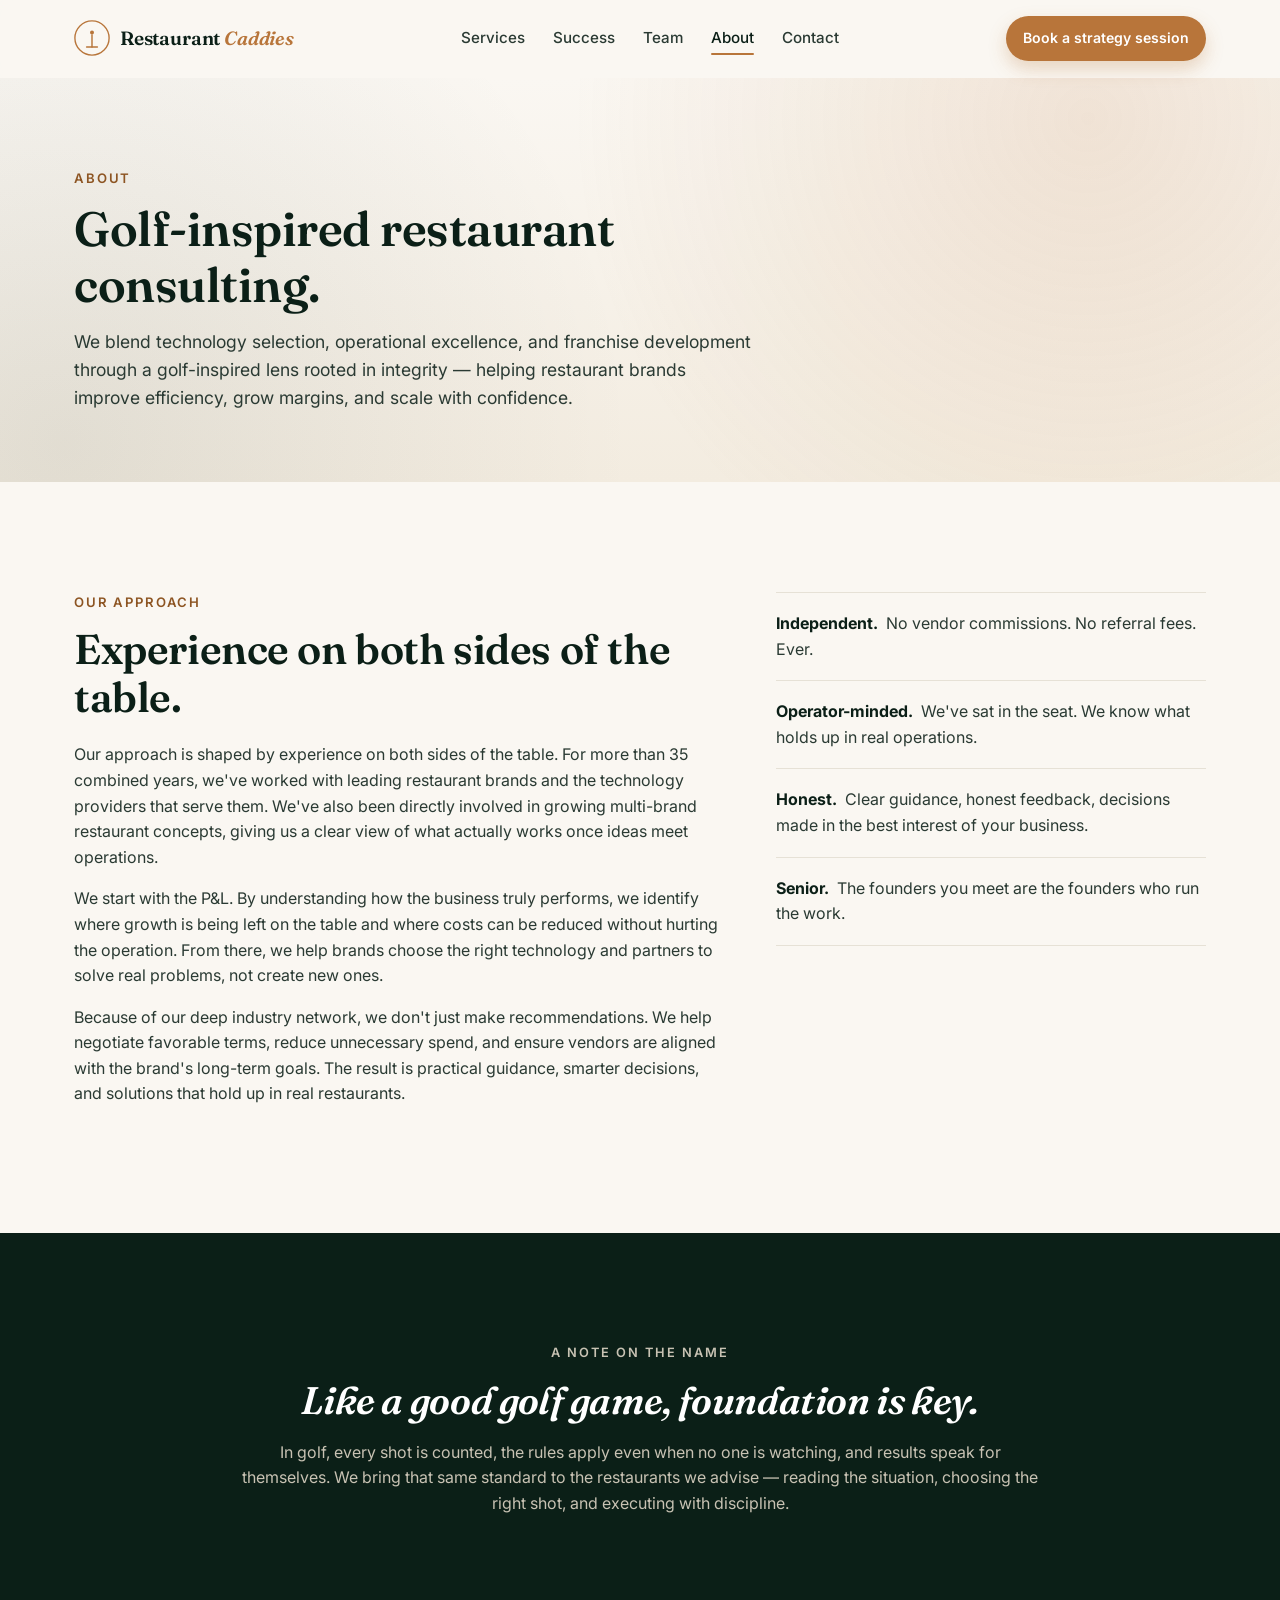
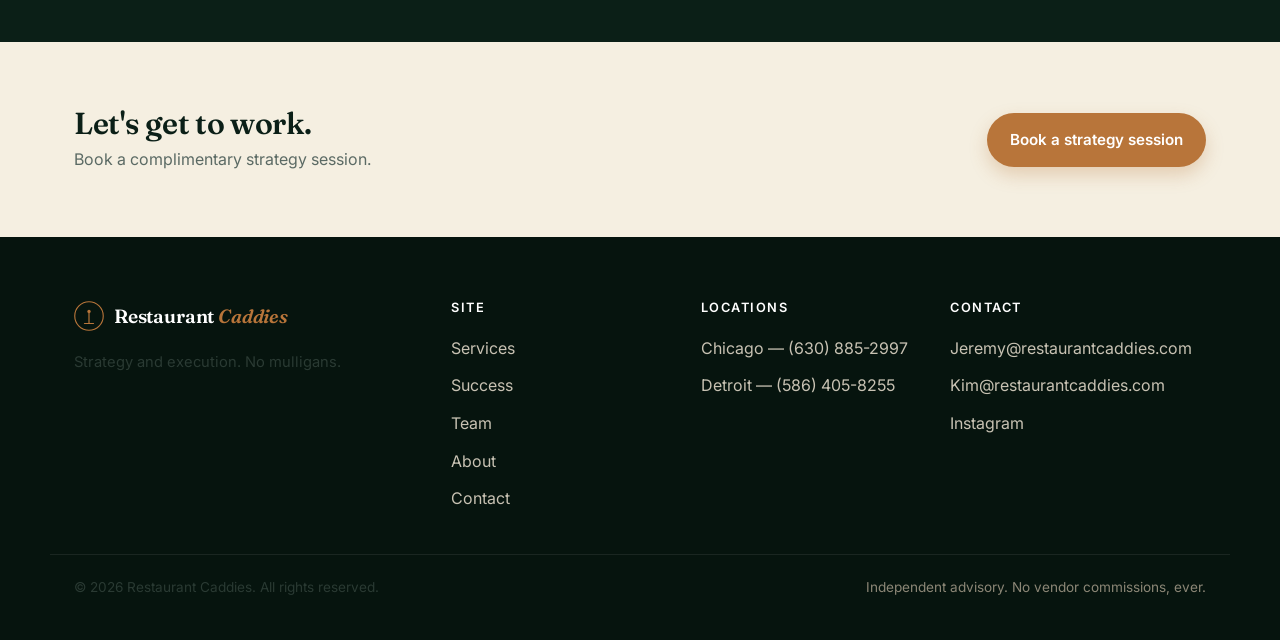
==== about.html @ 9c95e9be "Split site into multi-page; wire contact form to Web3Forms Adds dedicated /services, /success, /team" ====
<!DOCTYPE html>
<html lang="en">
<head>
  <meta charset="UTF-8" />
  <meta name="viewport" content="width=device-width, initial-scale=1.0" />
  <meta name="description" content="About Restaurant Caddies — golf-inspired restaurant consulting rooted in integrity, with experience on both sides of the table." />
  <meta name="theme-color" content="#0b1f17" />
  <title>About — Restaurant Caddies</title>
  <link rel="preconnect" href="https://fonts.googleapis.com" />
  <link rel="preconnect" href="https://fonts.gstatic.com" crossorigin />
  <link href="https://fonts.googleapis.com/css2?family=Fraunces:opsz,wght@9..144,400;9..144,500;9..144,600;9..144,700&family=Inter:wght@400;500;600;700&display=swap" rel="stylesheet" />
  <link rel="stylesheet" href="styles.css" />
</head>
<body>
  <a class="skip-link" href="#main">Skip to content</a>

  <header class="site-header" id="top">
    <div class="container header-inner">
      <a href="index.html" class="brand" aria-label="Restaurant Caddies home">
        <svg class="brand-mark" width="36" height="36" viewBox="0 0 40 40" aria-hidden="true">
          <circle cx="20" cy="20" r="19" fill="none" stroke="currentColor" stroke-width="1.5"/>
          <circle cx="20" cy="14" r="2.2" fill="currentColor"/>
          <path d="M20 16.5 L20 30" stroke="currentColor" stroke-width="1.6" stroke-linecap="round"/>
          <path d="M14 30 L26 30" stroke="currentColor" stroke-width="1.6" stroke-linecap="round"/>
        </svg>
        <span class="brand-name">Restaurant <span class="brand-accent">Caddies</span></span>
      </a>
      <nav class="primary-nav" aria-label="Primary">
        <ul>
          <li><a href="services.html">Services</a></li>
          <li><a href="success.html">Success</a></li>
          <li><a href="team.html">Team</a></li>
          <li><a href="about.html">About</a></li>
          <li><a href="contact.html">Contact</a></li>
        </ul>
      </nav>
      <a href="contact.html" class="btn btn-primary btn-sm">Book a strategy session</a>
      <button class="nav-toggle" aria-label="Open menu" aria-expanded="false" aria-controls="mobile-nav">
        <span></span><span></span><span></span>
      </button>
    </div>
    <div class="mobile-nav" id="mobile-nav" hidden>
      <ul>
        <li><a href="services.html">Services</a></li>
        <li><a href="success.html">Success</a></li>
        <li><a href="team.html">Team</a></li>
        <li><a href="about.html">About</a></li>
        <li><a href="contact.html" class="btn btn-primary">Book a strategy session</a></li>
      </ul>
    </div>
  </header>

  <main id="main">
    <section class="page-hero">
      <div class="container">
        <p class="eyebrow">About</p>
        <h1>Golf-inspired restaurant consulting.</h1>
        <p class="page-lede">
          We blend technology selection, operational excellence, and franchise development through a
          golf-inspired lens rooted in integrity — helping restaurant brands improve efficiency,
          grow margins, and scale with confidence.
        </p>
      </div>
      <div class="hero-bg" aria-hidden="true"></div>
    </section>

    <section class="section">
      <div class="container about-grid">
        <div>
          <p class="eyebrow">Our approach</p>
          <h2>Experience on both sides of the table.</h2>
          <p>
            Our approach is shaped by experience on both sides of the table. For more than 35 combined
            years, we've worked with leading restaurant brands and the technology providers that serve
            them. We've also been directly involved in growing multi-brand restaurant concepts, giving
            us a clear view of what actually works once ideas meet operations.
          </p>
          <p>
            We start with the P&amp;L. By understanding how the business truly performs, we identify
            where growth is being left on the table and where costs can be reduced without hurting the
            operation. From there, we help brands choose the right technology and partners to solve
            real problems, not create new ones.
          </p>
          <p>
            Because of our deep industry network, we don't just make recommendations. We help negotiate
            favorable terms, reduce unnecessary spend, and ensure vendors are aligned with the brand's
            long-term goals. The result is practical guidance, smarter decisions, and solutions that
            hold up in real restaurants.
          </p>
        </div>
        <ul class="value-list">
          <li><strong>Independent.</strong> No vendor commissions. No referral fees. Ever.</li>
          <li><strong>Operator-minded.</strong> We've sat in the seat. We know what holds up in real operations.</li>
          <li><strong>Honest.</strong> Clear guidance, honest feedback, decisions made in the best interest of your business.</li>
          <li><strong>Senior.</strong> The founders you meet are the founders who run the work.</li>
        </ul>
      </div>
    </section>

    <section class="section section-dark">
      <div class="container">
        <div class="quote-block">
          <p class="quote-eyebrow">A note on the name</p>
          <h2>Like a good golf game, foundation is key.</h2>
          <p>
            In golf, every shot is counted, the rules apply even when no one is watching, and results
            speak for themselves. We bring that same standard to the restaurants we advise — reading the
            situation, choosing the right shot, and executing with discipline.
          </p>
        </div>
      </div>
    </section>

    <section class="section cta-strip">
      <div class="container cta-strip-inner">
        <div>
          <h2>Let's get to work.</h2>
          <p>Book a complimentary strategy session.</p>
        </div>
        <a href="contact.html" class="btn btn-primary">Book a strategy session</a>
      </div>
    </section>
  </main>

  <footer class="site-footer">
    <div class="container footer-inner">
      <div>
        <a href="index.html" class="brand">
          <svg class="brand-mark" width="30" height="30" viewBox="0 0 40 40" aria-hidden="true">
            <circle cx="20" cy="20" r="19" fill="none" stroke="currentColor" stroke-width="1.5"/>
            <circle cx="20" cy="14" r="2.2" fill="currentColor"/>
            <path d="M20 16.5 L20 30" stroke="currentColor" stroke-width="1.6" stroke-linecap="round"/>
            <path d="M14 30 L26 30" stroke="currentColor" stroke-width="1.6" stroke-linecap="round"/>
          </svg>
          <span class="brand-name">Restaurant <span class="brand-accent">Caddies</span></span>
        </a>
        <p class="footer-tag">Strategy and execution. No mulligans.</p>
      </div>
      <nav aria-label="Footer">
        <h5>Site</h5>
        <ul>
          <li><a href="services.html">Services</a></li>
          <li><a href="success.html">Success</a></li>
          <li><a href="team.html">Team</a></li>
          <li><a href="about.html">About</a></li>
          <li><a href="contact.html">Contact</a></li>
        </ul>
      </nav>
      <div>
        <h5>Locations</h5>
        <ul>
          <li>Chicago — <a href="tel:+16308852997">(630) 885-2997</a></li>
          <li>Detroit — <a href="tel:+15864058255">(586) 405-8255</a></li>
        </ul>
      </div>
      <div>
        <h5>Contact</h5>
        <ul class="contact-list">
          <li><a href="mailto:Jeremy@restaurantcaddies.com">Jeremy@restaurantcaddies.com</a></li>
          <li><a href="mailto:Kim@restaurantcaddies.com">Kim@restaurantcaddies.com</a></li>
          <li><a href="https://www.instagram.com/restaurantcaddies/" target="_blank" rel="noopener">Instagram</a></li>
        </ul>
      </div>
    </div>
    <div class="container footer-bottom">
      <p>&copy; <span id="year"></span> Restaurant Caddies. All rights reserved.</p>
      <p class="muted">Independent advisory. No vendor commissions, ever.</p>
    </div>
  </footer>

  <script src="script.js" defer></script>
</body>
</html>
---- styles.css ----
/* =========================================================
   Restaurant Caddies — Brand styles
   Palette: deep forest, warm cream, copper accent
   ========================================================= */

:root {
  --c-bg: #faf7f2;
  --c-surface: #ffffff;
  --c-ink: #0b1f17;
  --c-ink-soft: #2a3a33;
  --c-muted: #5b6a64;
  --c-line: #e6e1d6;
  --c-accent: #b8753a;
  --c-accent-deep: #8d5523;
  --c-forest: #0b1f17;
  --c-forest-2: #133127;
  --c-cream: #f5efe1;

  --radius-sm: 8px;
  --radius: 14px;
  --radius-lg: 22px;

  --shadow-sm: 0 1px 2px rgba(11, 31, 23, 0.06), 0 2px 8px rgba(11, 31, 23, 0.04);
  --shadow-md: 0 6px 18px rgba(11, 31, 23, 0.08);
  --shadow-lg: 0 20px 50px rgba(11, 31, 23, 0.12);

  --font-sans: 'Inter', system-ui, -apple-system, BlinkMacSystemFont, 'Segoe UI', Roboto, sans-serif;
  --font-serif: 'Fraunces', 'Times New Roman', Georgia, serif;

  --container: 1180px;
}

* { box-sizing: border-box; }
html { scroll-behavior: smooth; }
body {
  margin: 0;
  font-family: var(--font-sans);
  color: var(--c-ink);
  background: var(--c-bg);
  line-height: 1.6;
  -webkit-font-smoothing: antialiased;
  text-rendering: optimizeLegibility;
}

img, svg { display: block; max-width: 100%; }

a { color: var(--c-accent-deep); text-decoration: none; }
a:hover { color: var(--c-accent); }

h1, h2, h3, h4, h5 {
  font-family: var(--font-serif);
  color: var(--c-ink);
  margin: 0 0 .5em;
  line-height: 1.15;
  letter-spacing: -0.01em;
  font-weight: 600;
}
h1 { font-size: clamp(2.4rem, 5.2vw, 4rem); }
h2 { font-size: clamp(1.8rem, 3.6vw, 2.6rem); }
h3 { font-size: 1.25rem; }
h4 { font-size: 1.05rem; }
p  { margin: 0 0 1em; color: var(--c-ink-soft); }

.container {
  width: 100%;
  max-width: var(--container);
  margin: 0 auto;
  padding: 0 24px;
}

.eyebrow {
  font-family: var(--font-sans);
  font-size: .82rem;
  font-weight: 600;
  text-transform: uppercase;
  letter-spacing: 0.14em;
  color: var(--c-accent-deep);
  margin: 0 0 .8rem;
}
.eyebrow-light { color: #d9b791; }

.skip-link {
  position: absolute; left: -9999px; top: auto;
  background: var(--c-ink); color: #fff; padding: 10px 16px; border-radius: 8px;
}
.skip-link:focus { left: 16px; top: 16px; z-index: 100; }

/* =========================================================
   Buttons
   ========================================================= */
.btn {
  display: inline-flex;
  align-items: center;
  justify-content: center;
  gap: 8px;
  padding: 14px 22px;
  font-weight: 600;
  font-size: .95rem;
  border-radius: 999px;
  border: 1px solid transparent;
  cursor: pointer;
  transition: transform .15s ease, background .2s ease, color .2s ease, border-color .2s ease, box-shadow .2s ease;
  white-space: nowrap;
}
.btn-sm { padding: 10px 16px; font-size: .88rem; }
.btn-block { width: 100%; }

.btn-primary {
  background: var(--c-accent);
  color: #fff;
  box-shadow: 0 8px 18px rgba(184, 117, 58, 0.28);
}
.btn-primary:hover {
  background: var(--c-accent-deep);
  color: #fff;
  transform: translateY(-1px);
}

.btn-secondary {
  background: var(--c-ink);
  color: #fff;
}
.btn-secondary:hover { background: #000; color: #fff; transform: translateY(-1px); }

.btn-ghost {
  background: transparent;
  color: var(--c-ink);
  border-color: var(--c-line);
}
.btn-ghost:hover { border-color: var(--c-ink); color: var(--c-ink); }

/* =========================================================
   Header
   ========================================================= */
.site-header {
  position: sticky; top: 0; z-index: 50;
  background: rgba(250, 247, 242, 0.85);
  backdrop-filter: saturate(140%) blur(10px);
  -webkit-backdrop-filter: saturate(140%) blur(10px);
  border-bottom: 1px solid transparent;
  transition: border-color .2s ease, background .2s ease;
}
.site-header.is-scrolled { border-color: var(--c-line); }

.header-inner {
  display: flex;
  align-items: center;
  justify-content: space-between;
  gap: 20px;
  padding-top: 16px;
  padding-bottom: 16px;
}

.brand {
  display: inline-flex;
  align-items: center;
  gap: 10px;
  color: var(--c-ink);
  font-weight: 600;
  font-size: 1.05rem;
  letter-spacing: -0.01em;
}
.brand:hover { color: var(--c-ink); }
.brand-mark { color: var(--c-accent); }
.brand-name { font-family: var(--font-serif); font-size: 1.2rem; }
.brand-accent { color: var(--c-accent); font-style: italic; }

.primary-nav ul {
  list-style: none;
  display: flex;
  gap: 28px;
  margin: 0; padding: 0;
}
.primary-nav a {
  color: var(--c-ink-soft);
  font-weight: 500;
  font-size: .95rem;
}
.primary-nav a:hover { color: var(--c-ink); }

.nav-toggle {
  display: none;
  width: 40px; height: 40px;
  border: 1px solid var(--c-line);
  background: transparent;
  border-radius: 10px;
  flex-direction: column;
  align-items: center;
  justify-content: center;
  gap: 4px;
  cursor: pointer;
}
.nav-toggle span {
  width: 18px; height: 2px;
  background: var(--c-ink);
  border-radius: 2px;
}

.mobile-nav {
  background: var(--c-bg);
  border-top: 1px solid var(--c-line);
}
.mobile-nav ul {
  list-style: none; margin: 0; padding: 16px 24px;
  display: flex; flex-direction: column; gap: 8px;
}
.mobile-nav a {
  display: block; padding: 12px 0;
  color: var(--c-ink); font-weight: 500;
  border-bottom: 1px solid var(--c-line);
}
.mobile-nav a.btn { border-bottom: 0; margin-top: 10px; }

/* =========================================================
   Hero
   ========================================================= */
.hero {
  position: relative;
  overflow: hidden;
  padding: clamp(60px, 10vw, 120px) 0 clamp(50px, 8vw, 100px);
  background: linear-gradient(180deg, #faf7f2 0%, #f3ece0 100%);
  isolation: isolate;
}
.hero-inner { position: relative; z-index: 2; max-width: 940px; }
.hero-title {
  margin-top: 0;
  font-weight: 600;
}
.hero-title .accent {
  font-style: italic;
  color: var(--c-accent-deep);
}
.hero-sub {
  font-size: 1.15rem;
  max-width: 620px;
  color: var(--c-ink-soft);
}
.hero-cta { display: flex; gap: 14px; flex-wrap: wrap; margin-top: 28px; }

.hero-stats {
  list-style: none; margin: 56px 0 0; padding: 0;
  display: grid;
  grid-template-columns: repeat(3, minmax(0,1fr));
  gap: 28px;
  max-width: 720px;
}
.hero-stats li {
  border-top: 1px solid var(--c-line);
  padding-top: 16px;
}
.hero-stats strong {
  display: block;
  font-family: var(--font-serif);
  font-size: clamp(1.6rem, 2.6vw, 2.1rem);
  color: var(--c-ink);
  font-weight: 600;
}
.hero-stats span {
  font-size: .9rem;
  color: var(--c-muted);
}

.hero-bg {
  position: absolute; inset: 0; z-index: 1;
  background-image:
    radial-gradient(circle at 85% 10%, rgba(184,117,58,0.15), transparent 45%),
    radial-gradient(circle at 5% 90%, rgba(11,31,23,0.08), transparent 45%);
  pointer-events: none;
}

/* =========================================================
   Trust strip
   ========================================================= */
.trust {
  border-top: 1px solid var(--c-line);
  border-bottom: 1px solid var(--c-line);
  background: var(--c-surface);
  padding: 28px 0;
}
.trust-label {
  text-align: center;
  margin: 0 0 16px;
  font-size: .85rem;
  color: var(--c-muted);
  text-transform: uppercase;
  letter-spacing: 0.14em;
}
.trust-row {
  display: flex; flex-wrap: wrap; justify-content: center;
  gap: 32px 56px;
}
.trust-row span {
  font-family: var(--font-serif);
  font-size: 1.05rem;
  color: var(--c-ink-soft);
  letter-spacing: 0.02em;
  opacity: .8;
}

/* =========================================================
   Sections
   ========================================================= */
.section {
  padding: clamp(64px, 9vw, 110px) 0;
}
.section-muted { background: var(--c-cream); }
.section-dark {
  background: var(--c-forest);
  color: #ece6d8;
}
.section-dark h2, .section-dark h3, .section-dark h4 { color: #fff; }
.section-dark p { color: #c8c2b3; }

.section-head {
  max-width: 720px;
  margin: 0 auto 56px;
  text-align: center;
}
.section-head h2 { margin-bottom: 14px; }
.section-lede { font-size: 1.05rem; color: var(--c-muted); }

/* Service grid */
.service-grid {
  display: grid;
  gap: 22px;
  grid-template-columns: repeat(auto-fit, minmax(290px, 1fr));
}
.service-card {
  background: var(--c-surface);
  border: 1px solid var(--c-line);
  border-radius: var(--radius-lg);
  padding: 32px;
  transition: transform .25s ease, box-shadow .25s ease, border-color .25s ease;
}
.service-card:hover {
  transform: translateY(-3px);
  box-shadow: var(--shadow-lg);
  border-color: rgba(184,117,58,0.3);
}
.service-icon {
  width: 52px; height: 52px;
  border-radius: 14px;
  background: linear-gradient(135deg, #f3ece0, #f8f1e4);
  color: var(--c-accent-deep);
  display: inline-flex;
  align-items: center;
  justify-content: center;
  margin-bottom: 18px;
}
.service-card h3 {
  font-size: 1.25rem;
  margin-bottom: 10px;
}
.service-bullets {
  list-style: none; padding: 0; margin: 16px 0 0;
  border-top: 1px solid var(--c-line);
  padding-top: 16px;
}
.service-bullets li {
  position: relative;
  padding: 6px 0 6px 22px;
  color: var(--c-ink-soft);
  font-size: .95rem;
}
.service-bullets li::before {
  content: "";
  position: absolute;
  left: 0; top: 14px;
  width: 8px; height: 8px;
  border-radius: 50%;
  background: var(--c-accent);
}

/* =========================================================
   Approach (dark)
   ========================================================= */
.approach-grid {
  display: grid;
  gap: 56px;
  grid-template-columns: 1fr 1.2fr;
  align-items: start;
}
.approach-grid > div h2 { margin-bottom: 18px; }

.approach-steps {
  list-style: none; margin: 0; padding: 0;
  display: grid; gap: 12px;
}
.approach-steps li {
  display: flex; gap: 22px;
  background: rgba(255,255,255,0.04);
  border: 1px solid rgba(255,255,255,0.08);
  border-radius: var(--radius);
  padding: 22px 24px;
}
.approach-steps h4 { color: #fff; margin-bottom: 4px; }
.approach-steps p { color: #c8c2b3; margin: 0; font-size: .95rem; }
.step-num {
  font-family: var(--font-serif);
  font-size: 1.4rem;
  color: var(--c-accent);
  min-width: 36px;
}

/* =========================================================
   Franchise
   ========================================================= */
.franchise-grid {
  display: grid;
  gap: 48px;
  grid-template-columns: 1.4fr 1fr;
  align-items: start;
}
.franchise-copy h2 { margin-bottom: 14px; }

.checklist { list-style: none; margin: 18px 0 28px; padding: 0; }
.checklist li {
  position: relative;
  padding: 10px 0 10px 32px;
  border-bottom: 1px dashed var(--c-line);
  color: var(--c-ink-soft);
}
.checklist li::before {
  content: "✓";
  position: absolute; left: 0; top: 8px;
  width: 22px; height: 22px;
  border-radius: 50%;
  background: var(--c-accent);
  color: #fff;
  font-size: .8rem;
  display: flex; align-items: center; justify-content: center;
  font-weight: 700;
}

.franchise-card {
  background: var(--c-forest);
  color: #fff;
  border-radius: var(--radius-lg);
  padding: 36px;
  position: sticky; top: 100px;
  box-shadow: var(--shadow-lg);
}
.franchise-card h3 { color: #fff; margin-bottom: 12px; font-size: 1.4rem; }
.franchise-card p { color: #c8c2b3; }

/* =========================================================
   Results
   ========================================================= */
.results-grid {
  display: grid;
  grid-template-columns: repeat(auto-fit, minmax(220px, 1fr));
  gap: 22px;
  margin-bottom: 64px;
}
.result-card {
  background: var(--c-surface);
  border: 1px solid var(--c-line);
  border-radius: var(--radius);
  padding: 28px;
}
.result-stat {
  font-family: var(--font-serif);
  font-size: 2.4rem;
  color: var(--c-accent-deep);
  font-weight: 600;
  margin: 0 0 6px;
  line-height: 1;
}
.result-desc { color: var(--c-ink-soft); margin: 0; font-size: .95rem; }

.quote {
  margin: 0 auto;
  max-width: 780px;
  text-align: center;
  background: var(--c-surface);
  border: 1px solid var(--c-line);
  border-radius: var(--radius-lg);
  padding: 44px;
}
.quote blockquote {
  margin: 0 0 16px;
  font-family: var(--font-serif);
  font-size: clamp(1.15rem, 2vw, 1.5rem);
  line-height: 1.4;
  color: var(--c-ink);
  font-style: italic;
}
.quote figcaption {
  font-size: .9rem;
  color: var(--c-muted);
  letter-spacing: 0.05em;
}

/* =========================================================
   About
   ========================================================= */
.about-grid {
  display: grid;
  grid-template-columns: 1.5fr 1fr;
  gap: 56px;
  align-items: start;
}
.value-list {
  list-style: none; margin: 0; padding: 0;
  border-top: 1px solid var(--c-line);
}
.value-list li {
  padding: 18px 0;
  border-bottom: 1px solid var(--c-line);
  color: var(--c-ink-soft);
}
.value-list strong { color: var(--c-ink); margin-right: 4px; }

/* =========================================================
   CTA / Contact
   ========================================================= */
.section-cta {
  background:
    radial-gradient(circle at 80% 20%, rgba(184,117,58,0.18), transparent 40%),
    var(--c-forest);
  color: #fff;
}
.section-cta h2, .section-cta h3 { color: #fff; }
.section-cta p { color: #c8c2b3; }

.cta-inner {
  display: grid;
  grid-template-columns: 1fr 1.2fr;
  gap: 56px;
  align-items: center;
}

.contact-form {
  background: rgba(255,255,255,0.03);
  border: 1px solid rgba(255,255,255,0.08);
  padding: 28px;
  border-radius: var(--radius-lg);
  display: grid;
  gap: 14px;
}
.contact-form label {
  display: grid; gap: 6px;
  font-size: .85rem; color: #d9d3c3;
}
.contact-form .form-row {
  display: grid; grid-template-columns: 1fr 1fr; gap: 14px;
}
.contact-form input,
.contact-form select,
.contact-form textarea {
  width: 100%;
  background: rgba(255,255,255,0.06);
  border: 1px solid rgba(255,255,255,0.12);
  color: #fff;
  border-radius: 10px;
  padding: 12px 14px;
  font: inherit;
  transition: border-color .2s ease, background .2s ease;
}
.contact-form input::placeholder,
.contact-form textarea::placeholder { color: rgba(255,255,255,0.45); }
.contact-form input:focus,
.contact-form select:focus,
.contact-form textarea:focus {
  outline: none;
  border-color: var(--c-accent);
  background: rgba(255,255,255,0.10);
}
.contact-form select option { color: #000; }

.form-note {
  margin: 4px 0 0;
  font-size: .85rem; color: #c8c2b3;
  text-align: center;
}
.form-note a { color: #f0c094; }

/* =========================================================
   Footer
   ========================================================= */
.site-footer {
  background: #06140e;
  color: #c8c2b3;
  padding: 64px 0 28px;
}
.footer-inner {
  display: grid;
  grid-template-columns: 1.6fr 1fr 1fr 1.2fr;
  gap: 36px;
  padding-bottom: 36px;
  border-bottom: 1px solid rgba(255,255,255,0.08);
}
.site-footer .brand { color: #fff; }
.site-footer .brand-mark { color: var(--c-accent); }
.footer-tag { margin-top: 12px; max-width: 280px; font-size: .92rem; }
.site-footer h5 {
  font-family: var(--font-sans);
  text-transform: uppercase;
  letter-spacing: 0.12em;
  font-size: .8rem;
  color: #fff;
  margin: 0 0 14px;
}
.site-footer ul { list-style: none; padding: 0; margin: 0; }
.site-footer li { padding: 6px 0; }
.site-footer a { color: #c8c2b3; }
.site-footer a:hover { color: #fff; }

.footer-bottom {
  display: flex;
  justify-content: space-between;
  align-items: center;
  padding-top: 22px;
  font-size: .85rem;
}
.footer-bottom .muted { color: #8b8676; }

/* =========================================================
   Responsive
   ========================================================= */
@media (max-width: 960px) {
  .approach-grid,
  .franchise-grid,
  .about-grid,
  .cta-inner {
    grid-template-columns: 1fr;
    gap: 36px;
  }
  .franchise-card { position: static; }
  .footer-inner {
    grid-template-columns: 1fr 1fr;
  }
}

@media (max-width: 720px) {
  .primary-nav,
  .header-inner > .btn { display: none; }
  .nav-toggle { display: inline-flex; }

  .hero-stats {
    grid-template-columns: 1fr 1fr;
  }

  .footer-inner { grid-template-columns: 1fr; }
  .footer-bottom { flex-direction: column; gap: 8px; text-align: center; }

  .contact-form .form-row { grid-template-columns: 1fr; }
}

@media (prefers-reduced-motion: reduce) {
  * { animation: none !important; transition: none !important; scroll-behavior: auto !important; }
}

/* =========================================================
   Intro / Values strip
   ========================================================= */
.intro {
  background: var(--c-surface);
  border-top: 1px solid var(--c-line);
  border-bottom: 1px solid var(--c-line);
  padding: clamp(48px, 7vw, 80px) 0;
}
.intro-grid {
  display: grid;
  grid-template-columns: 0.9fr 1.4fr;
  gap: 56px;
  align-items: start;
}
.intro-grid h2 {
  font-size: clamp(1.5rem, 2.4vw, 2rem);
  margin-bottom: 0;
}
.intro-copy p:last-child { margin-bottom: 0; }

/* =========================================================
   Services (two-card feature layout)
   ========================================================= */
.services-major {
  grid-template-columns: 1fr 1fr;
  gap: 28px;
}
.service-card-feature {
  padding: 40px;
}
.service-card-feature h3 {
  font-size: 1.5rem;
  margin-bottom: 14px;
}
.service-eyebrow {
  font-family: var(--font-sans);
  font-size: .8rem;
  font-weight: 600;
  text-transform: uppercase;
  letter-spacing: 0.14em;
  color: var(--c-accent-deep);
  margin: 0 0 10px;
}
.service-bullets-grid {
  list-style: none;
  margin: 22px 0 0;
  padding: 22px 0 0;
  border-top: 1px solid var(--c-line);
  display: grid;
  grid-template-columns: 1fr 1fr;
  gap: 8px 22px;
}
.service-bullets-grid li {
  position: relative;
  padding: 4px 0 4px 18px;
  color: var(--c-ink-soft);
  font-size: .95rem;
}
.service-bullets-grid li::before {
  content: "";
  position: absolute;
  left: 0; top: 12px;
  width: 6px; height: 6px;
  border-radius: 50%;
  background: var(--c-accent);
}
.services-footnote {
  margin: 40px auto 0;
  max-width: 720px;
  text-align: center;
  color: var(--c-muted);
  font-size: .98rem;
}

/* =========================================================
   Result cards (with label)
   ========================================================= */
.result-label {
  font-size: .82rem;
  font-weight: 600;
  text-transform: uppercase;
  letter-spacing: 0.12em;
  color: var(--c-ink);
  margin: 0 0 10px;
}

/* =========================================================
   Team
   ========================================================= */
.team-grid {
  display: grid;
  grid-template-columns: 1fr 1fr;
  gap: 28px;
}
.team-card {
  background: var(--c-surface);
  border: 1px solid var(--c-line);
  border-radius: var(--radius-lg);
  padding: 36px;
  display: grid;
  grid-template-columns: 84px 1fr;
  gap: 24px;
  align-items: start;
  transition: transform .25s ease, box-shadow .25s ease, border-color .25s ease;
}
.team-card:hover {
  transform: translateY(-3px);
  box-shadow: var(--shadow-lg);
  border-color: rgba(184,117,58,0.3);
}
.team-avatar {
  width: 96px;
  height: 96px;
  border-radius: 50%;
  background: linear-gradient(135deg, var(--c-forest) 0%, var(--c-forest-2) 100%);
  color: #fff;
  display: flex;
  align-items: center;
  justify-content: center;
  font-family: var(--font-serif);
  font-weight: 600;
  overflow: hidden;
  position: relative;
  box-shadow: 0 6px 16px rgba(11, 31, 23, 0.15);
  flex-shrink: 0;
}
.team-avatar img {
  width: 100%;
  height: 100%;
  object-fit: cover;
  object-position: center top;
  display: block;
}
.team-avatar-fallback::before {
  content: attr(data-initials);
  font-size: 1.9rem;
  letter-spacing: 0.04em;
  color: #fff;
}
.team-card {
  grid-template-columns: 96px 1fr;
}
.team-body h3 {
  margin: 0 0 4px;
  font-size: 1.35rem;
}
.team-role {
  font-family: var(--font-sans);
  font-size: .82rem;
  font-weight: 600;
  text-transform: uppercase;
  letter-spacing: 0.14em;
  color: var(--c-accent-deep);
  margin: 0 0 16px;
}
.team-body p {
  font-size: .95rem;
  margin-bottom: 12px;
}
.team-links {
  list-style: none;
  margin: 18px 0 0;
  padding: 16px 0 0;
  border-top: 1px solid var(--c-line);
  display: flex;
  flex-wrap: wrap;
  gap: 18px;
  font-size: .9rem;
}
.team-links a {
  color: var(--c-ink);
  font-weight: 500;
}
.team-links a:hover { color: var(--c-accent-deep); }

/* =========================================================
   CTA contact list
   ========================================================= */
.cta-contact {
  list-style: none;
  margin: 28px 0 0;
  padding: 22px 0 0;
  border-top: 1px solid rgba(255,255,255,0.12);
  display: grid;
  gap: 14px;
}
.cta-contact li {
  display: grid;
  grid-template-columns: 130px 1fr;
  gap: 12px;
  align-items: baseline;
  font-size: .95rem;
}
.cta-contact-label {
  font-size: .78rem;
  font-weight: 600;
  text-transform: uppercase;
  letter-spacing: 0.14em;
  color: #d9b791;
}
.cta-contact a {
  color: #fff;
}
.cta-contact a:hover { color: #f0c094; }

/* =========================================================
   Responsive overrides for new sections
   ========================================================= */
@media (max-width: 960px) {
  .intro-grid,
  .services-major,
  .team-grid {
    grid-template-columns: 1fr;
    gap: 32px;
  }
  .cta-contact li {
    grid-template-columns: 1fr;
    gap: 2px;
  }
}

@media (max-width: 720px) {
  .service-bullets-grid { grid-template-columns: 1fr; }
  .team-card {
    grid-template-columns: 1fr;
    text-align: left;
    padding: 28px;
  }
}

/* =========================================================
   Page hero (sub-pages)
   ========================================================= */
.page-hero {
  position: relative;
  overflow: hidden;
  padding: clamp(48px, 8vw, 90px) 0 clamp(40px, 6vw, 70px);
  background: linear-gradient(180deg, #faf7f2 0%, #f3ece0 100%);
  isolation: isolate;
}
.page-hero h1 {
  font-size: clamp(2rem, 4vw, 3rem);
  margin: 0 0 16px;
  max-width: 780px;
}
.page-lede {
  font-size: 1.1rem;
  max-width: 680px;
  color: var(--c-ink-soft);
  margin: 0;
}
.page-hero > .container { position: relative; z-index: 2; }

/* =========================================================
   CTA strip (sub-pages)
   ========================================================= */
.cta-strip {
  background: var(--c-cream);
  padding: clamp(40px, 6vw, 64px) 0;
}
.cta-strip-inner {
  display: flex;
  align-items: center;
  justify-content: space-between;
  gap: 32px;
  flex-wrap: wrap;
}
.cta-strip-inner h2 {
  font-size: clamp(1.4rem, 2.4vw, 1.9rem);
  margin: 0 0 6px;
}
.cta-strip-inner p {
  margin: 0;
  color: var(--c-muted);
}

/* =========================================================
   Section CTA link (preview pages)
   ========================================================= */
.section-cta-link {
  text-align: center;
  margin: 40px 0 0;
  font-size: .95rem;
  font-weight: 500;
}
.section-cta-link a { color: var(--c-accent-deep); }
.section-cta-link a:hover { color: var(--c-accent); }

/* =========================================================
   Card link (used in service preview cards)
   ========================================================= */
.card-link {
  display: inline-block;
  margin-top: 12px;
  font-weight: 600;
  color: var(--c-accent-deep);
  font-size: .95rem;
}
.card-link:hover { color: var(--c-accent); }

/* =========================================================
   Compact team card (home page preview)
   ========================================================= */
.team-card-compact {
  padding: 28px;
}
.team-card-compact .team-body p {
  font-size: .95rem;
  margin-bottom: 0;
}

/* =========================================================
   Detailed results grid (success page)
   ========================================================= */
.results-grid-detailed {
  grid-template-columns: repeat(auto-fit, minmax(260px, 1fr));
  gap: 22px;
  margin-bottom: 0;
}
.results-grid-detailed .result-card {
  padding: 36px 32px;
}

/* =========================================================
   Quote block (about page)
   ========================================================= */
.quote-block {
  max-width: 800px;
  margin: 0 auto;
  text-align: center;
}
.quote-block h2 {
  font-style: italic;
  font-size: clamp(1.6rem, 3vw, 2.4rem);
  margin: 0 0 18px;
}
.quote-eyebrow {
  font-family: var(--font-sans);
  font-size: .8rem;
  font-weight: 600;
  text-transform: uppercase;
  letter-spacing: 0.16em;
  color: #d9b791;
  margin: 0 0 14px;
}

/* =========================================================
   Form status & honeypot
   ========================================================= */
.hidden-honeypot {
  position: absolute !important;
  left: -9999px;
  width: 1px;
  height: 1px;
  opacity: 0;
  pointer-events: none;
}
.form-status {
  margin: 4px 0 0;
  text-align: center;
  font-size: .9rem;
  min-height: 1.2em;
}
.form-status.is-success { color: #9bd9a8; }
.form-status.is-error { color: #ffb4a8; }

/* =========================================================
   Active nav state
   ========================================================= */
.primary-nav a[aria-current="page"],
.mobile-nav a[aria-current="page"] {
  color: var(--c-ink);
  position: relative;
}
.primary-nav a[aria-current="page"]::after {
  content: "";
  position: absolute;
  left: 0; right: 0; bottom: -8px;
  height: 2px;
  background: var(--c-accent);
  border-radius: 2px;
}
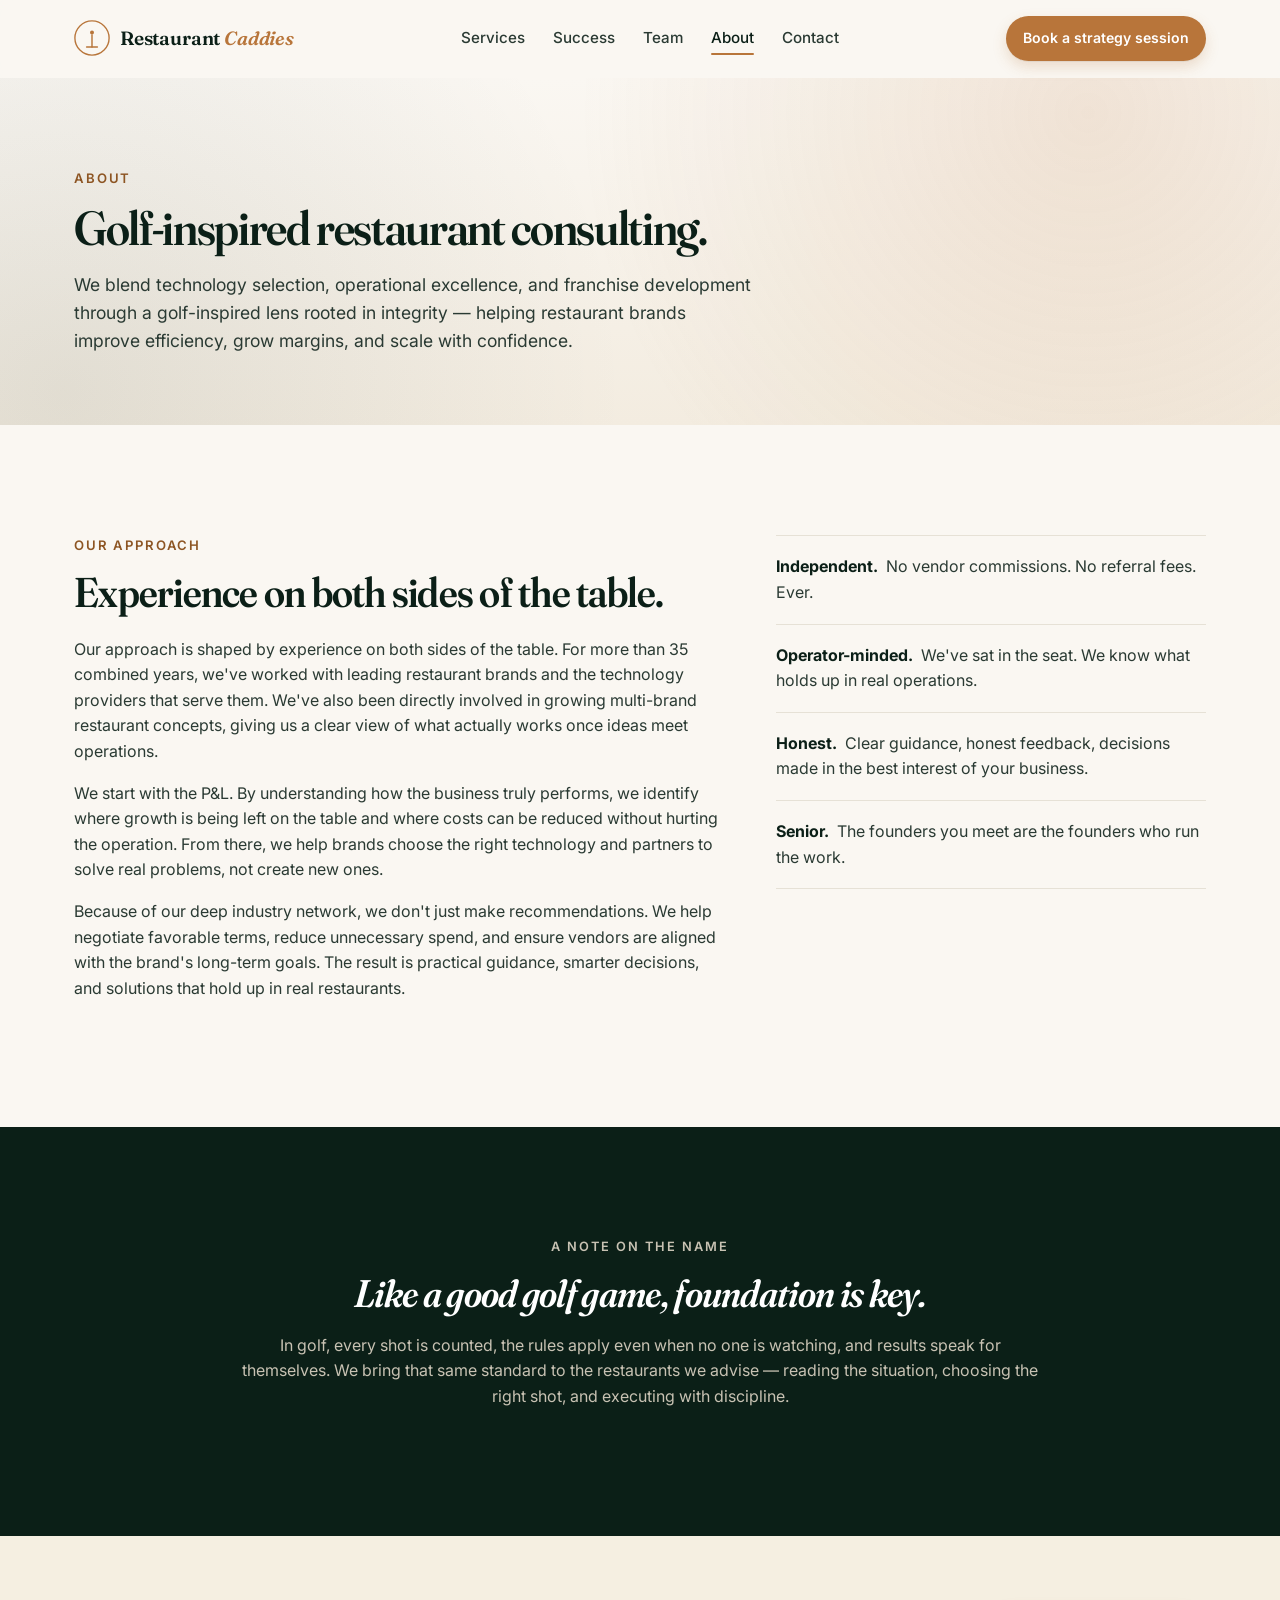
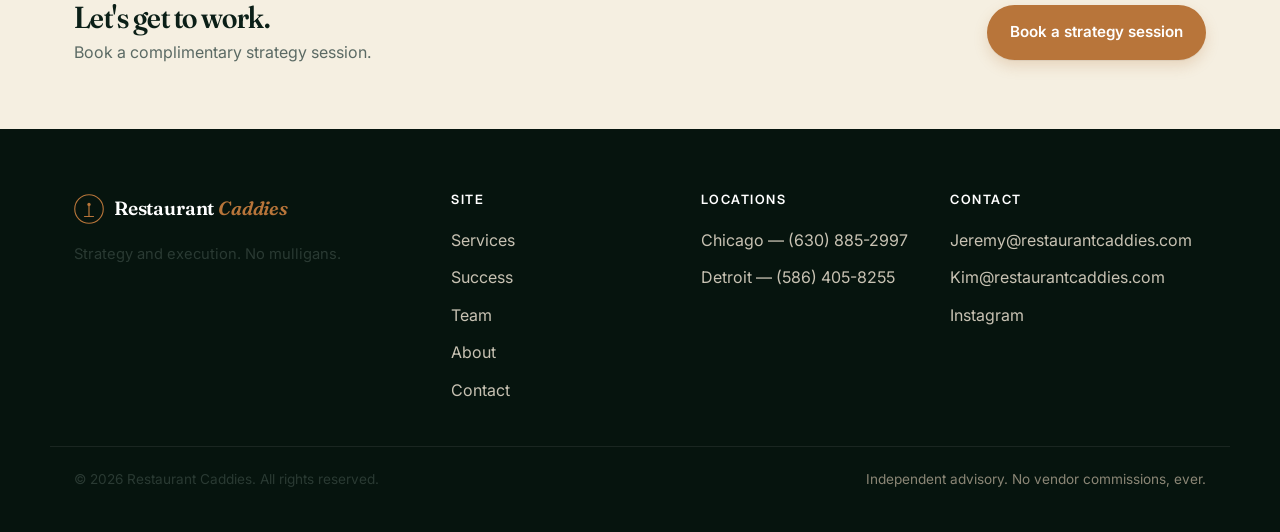
==== commit 2b9809a9: "Add credibility strip, editorial moment, favicon/OG/schema, and design polish Adds the production po" ====
--- a/about.html
+++ b/about.html
@@ -5,6 +5,18 @@
   <meta name="viewport" content="width=device-width, initial-scale=1.0" />
   <meta name="description" content="About Restaurant Caddies — golf-inspired restaurant consulting rooted in integrity, with experience on both sides of the table." />
   <meta name="theme-color" content="#0b1f17" />
+  <meta property="og:title" content="About — Restaurant Caddies" />
+  <meta property="og:description" content="Golf-inspired restaurant consulting rooted in integrity. Experience on both sides of the table." />
+  <meta property="og:type" content="website" />
+  <meta property="og:url" content="https://restaurantcaddies.com/about.html" />
+  <meta property="og:image" content="https://restaurantcaddies.com/assets/og.svg" />
+  <meta property="og:site_name" content="Restaurant Caddies" />
+  <meta name="twitter:card" content="summary_large_image" />
+  <meta name="twitter:title" content="About — Restaurant Caddies" />
+  <meta name="twitter:description" content="Golf-inspired restaurant consulting rooted in integrity." />
+  <meta name="twitter:image" content="https://restaurantcaddies.com/assets/og.svg" />
+  <link rel="canonical" href="https://restaurantcaddies.com/about.html" />
+  <link rel="icon" type="image/svg+xml" href="assets/favicon.svg" />
   <title>About — Restaurant Caddies</title>
   <link rel="preconnect" href="https://fonts.googleapis.com" />
   <link rel="preconnect" href="https://fonts.gstatic.com" crossorigin />
--- a/styles.css
+++ b/styles.css
@@ -51,12 +51,15 @@
   font-family: var(--font-serif);
   color: var(--c-ink);
   margin: 0 0 .5em;
-  line-height: 1.15;
-  letter-spacing: -0.01em;
-  font-weight: 600;
-}
-h1 { font-size: clamp(2.4rem, 5.2vw, 4rem); }
-h2 { font-size: clamp(1.8rem, 3.6vw, 2.6rem); }
+  line-height: 1.12;
+  letter-spacing: -0.018em;
+  font-weight: 600;
+  font-feature-settings: "kern" 1, "liga" 1, "calt" 1, "ss01" 1;
+  font-variation-settings: "opsz" 36, "SOFT" 50;
+  text-wrap: balance;
+}
+h1 { font-size: clamp(2.4rem, 5.2vw, 4rem); font-variation-settings: "opsz" 144, "SOFT" 30; letter-spacing: -0.028em; }
+h2 { font-size: clamp(1.8rem, 3.6vw, 2.6rem); font-variation-settings: "opsz" 96, "SOFT" 40; }
 h3 { font-size: 1.25rem; }
 h4 { font-size: 1.05rem; }
 p  { margin: 0 0 1em; color: var(--c-ink-soft); }
@@ -108,12 +111,13 @@
 .btn-primary {
   background: var(--c-accent);
   color: #fff;
-  box-shadow: 0 8px 18px rgba(184, 117, 58, 0.28);
+  box-shadow: 0 1px 0 rgba(0,0,0,0.05), 0 6px 14px rgba(184, 117, 58, 0.22);
 }
 .btn-primary:hover {
   background: var(--c-accent-deep);
   color: #fff;
   transform: translateY(-1px);
+  box-shadow: 0 1px 0 rgba(0,0,0,0.05), 0 10px 20px rgba(184, 117, 58, 0.28);
 }
 
 .btn-secondary {
@@ -1019,6 +1023,123 @@
 .form-status.is-error { color: #ffb4a8; }
 
 /* =========================================================
+   Credibility strip
+   ========================================================= */
+.credibility {
+  background: var(--c-surface);
+  border-top: 1px solid var(--c-line);
+  border-bottom: 1px solid var(--c-line);
+  padding: 32px 0;
+}
+.credibility-label {
+  margin: 0 0 18px;
+  text-align: center;
+  font-size: .78rem;
+  letter-spacing: 0.16em;
+  text-transform: uppercase;
+  color: var(--c-muted);
+  font-weight: 500;
+}
+.credibility-row {
+  list-style: none;
+  margin: 0;
+  padding: 0;
+  display: flex;
+  flex-wrap: wrap;
+  justify-content: center;
+  align-items: center;
+  gap: 14px 36px;
+}
+.credibility-row li {
+  font-family: var(--font-serif);
+  font-size: clamp(1.05rem, 1.6vw, 1.3rem);
+  color: var(--c-ink);
+  font-weight: 500;
+  letter-spacing: -0.005em;
+  font-variation-settings: "opsz" 60, "SOFT" 50;
+  position: relative;
+  opacity: 0.8;
+  transition: opacity .25s ease;
+}
+.credibility-row li:hover { opacity: 1; }
+.credibility-row li:not(:last-child)::after {
+  content: "·";
+  position: absolute;
+  right: -22px;
+  top: 0;
+  color: var(--c-accent);
+  opacity: 0.6;
+}
+
+@media (max-width: 720px) {
+  .credibility-row { gap: 10px 24px; }
+  .credibility-row li:not(:last-child)::after { right: -16px; }
+}
+
+/* =========================================================
+   Editorial moment (large pull-quote)
+   ========================================================= */
+.editorial {
+  background: var(--c-forest);
+  color: #ece6d8;
+  padding: clamp(80px, 12vw, 140px) 0;
+  position: relative;
+  overflow: hidden;
+}
+.editorial::before {
+  content: "";
+  position: absolute;
+  inset: 0;
+  background:
+    radial-gradient(circle at 88% 18%, rgba(184,117,58,0.20), transparent 45%),
+    radial-gradient(circle at 8% 80%, rgba(184,117,58,0.08), transparent 40%);
+  pointer-events: none;
+}
+.editorial > .container { position: relative; z-index: 1; max-width: 1080px; }
+.editorial-eyebrow {
+  font-family: var(--font-sans);
+  font-size: .78rem;
+  font-weight: 600;
+  text-transform: uppercase;
+  letter-spacing: 0.18em;
+  color: #d9b791;
+  margin: 0 0 28px;
+}
+.editorial-quote {
+  font-family: var(--font-serif);
+  font-size: clamp(2rem, 5.6vw, 4.4rem);
+  line-height: 1.05;
+  letter-spacing: -0.025em;
+  font-weight: 500;
+  color: #fff;
+  margin: 0 0 36px;
+  max-width: 22ch;
+  font-variation-settings: "opsz" 144, "SOFT" 25;
+  text-wrap: balance;
+}
+.editorial-quote em {
+  font-style: italic;
+  color: var(--c-accent);
+  font-weight: 500;
+}
+.editorial-link {
+  display: inline-flex;
+  align-items: center;
+  gap: 8px;
+  color: #d9b791;
+  font-weight: 600;
+  font-size: .98rem;
+  letter-spacing: 0.005em;
+  border-bottom: 1px solid rgba(217,183,145,0.35);
+  padding-bottom: 4px;
+  transition: color .2s ease, border-color .2s ease;
+}
+.editorial-link:hover {
+  color: #fff;
+  border-color: #fff;
+}
+
+/* =========================================================
    Active nav state
    ========================================================= */
 .primary-nav a[aria-current="page"],
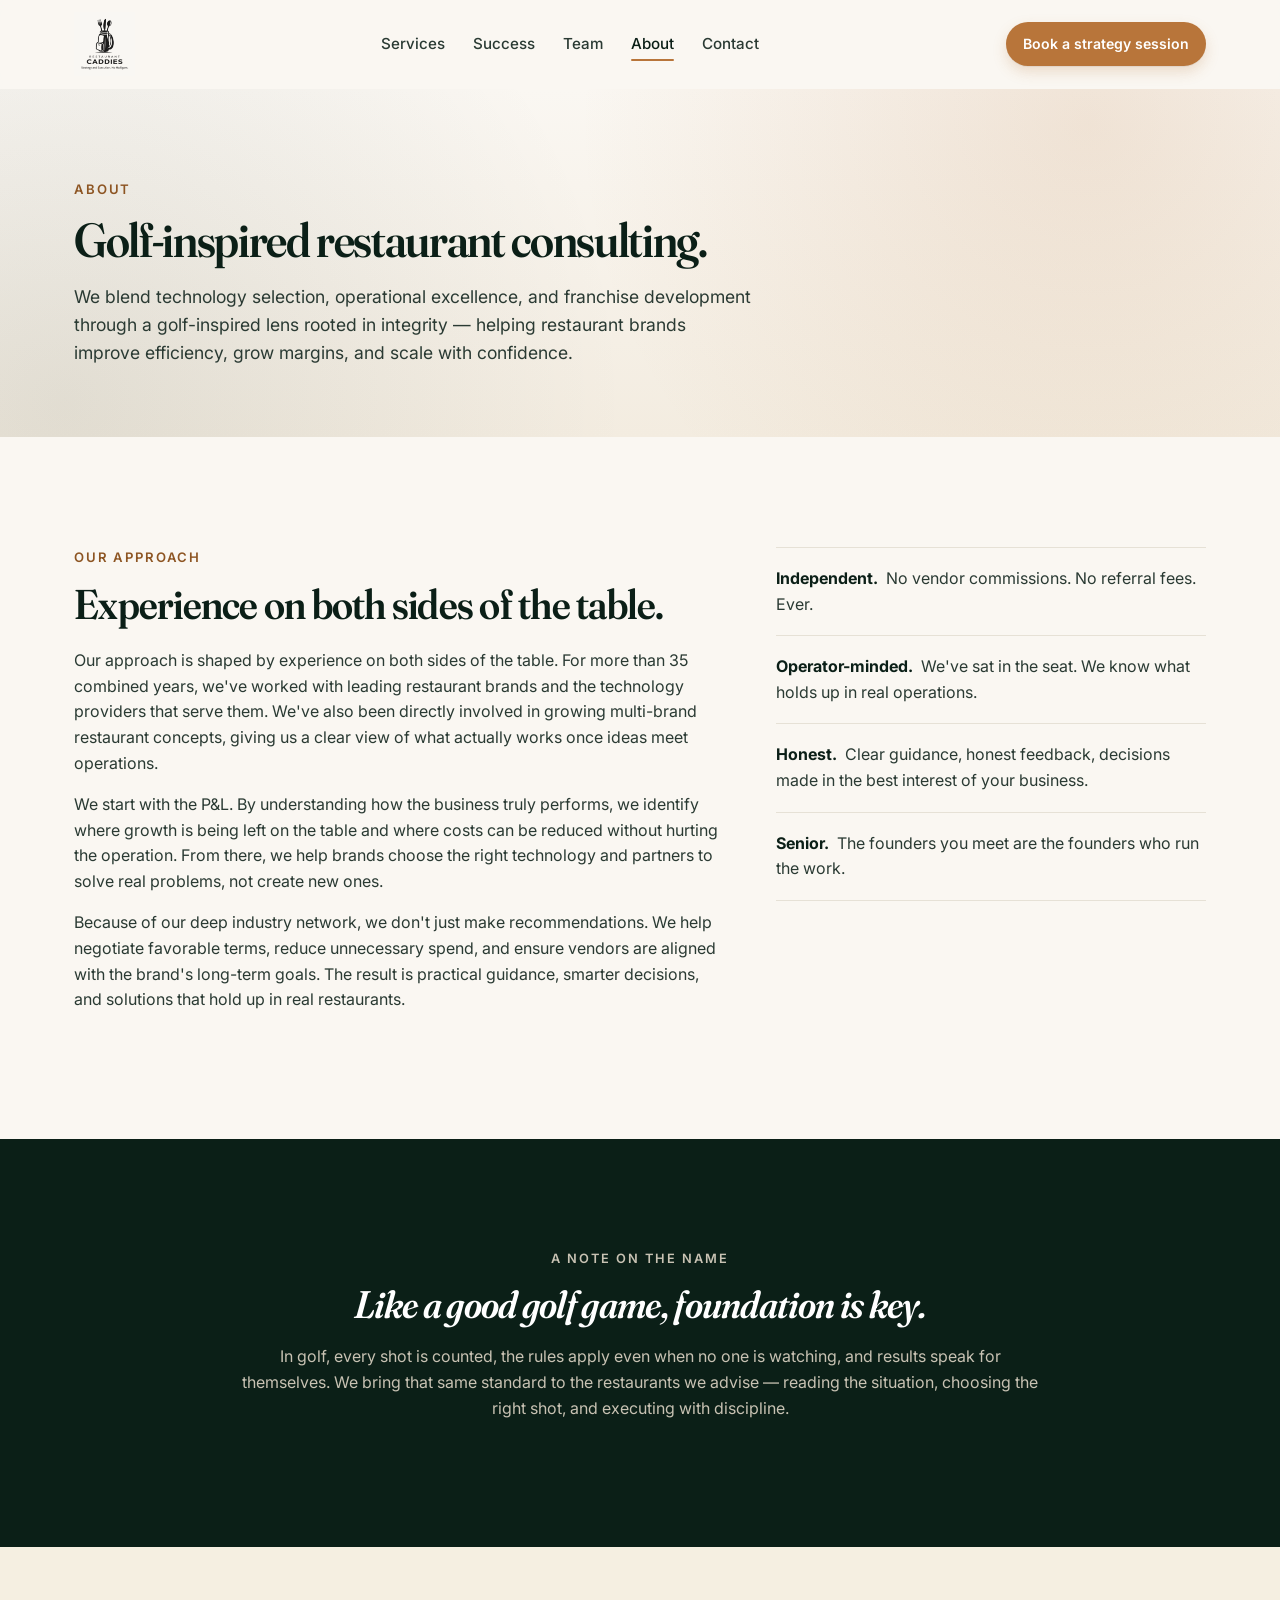
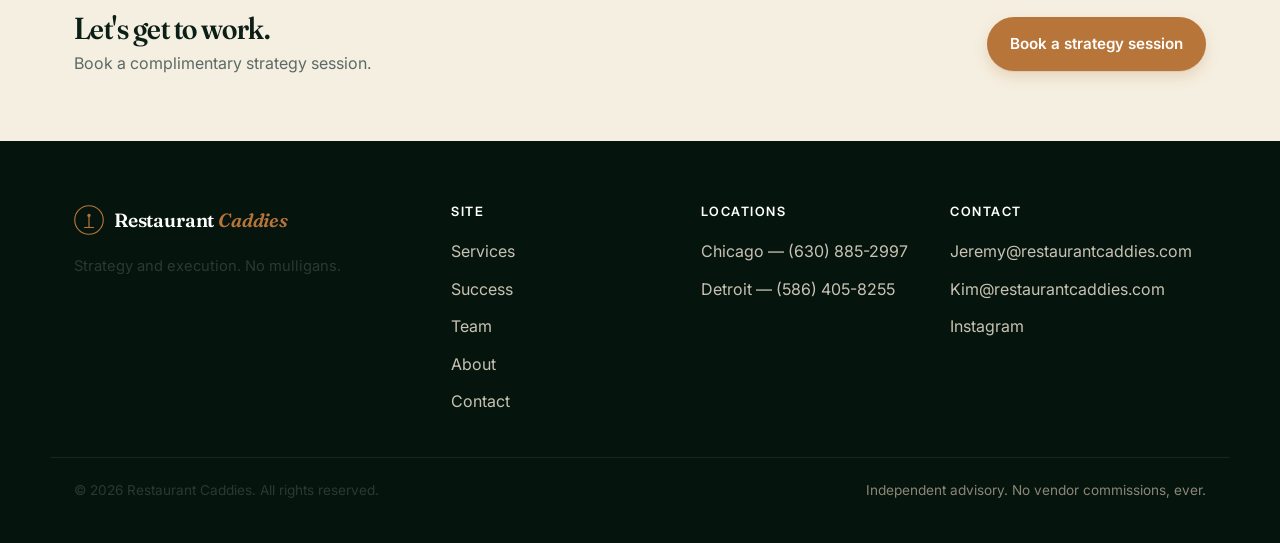
==== commit 7ae7cf35: "Wire uploaded logo and headshots; clean up duplicate workflows Drops the placeholder SVG flagstick m" ====
--- a/about.html
+++ b/about.html
@@ -29,13 +29,7 @@
   <header class="site-header" id="top">
     <div class="container header-inner">
       <a href="index.html" class="brand" aria-label="Restaurant Caddies home">
-        <svg class="brand-mark" width="36" height="36" viewBox="0 0 40 40" aria-hidden="true">
-          <circle cx="20" cy="20" r="19" fill="none" stroke="currentColor" stroke-width="1.5"/>
-          <circle cx="20" cy="14" r="2.2" fill="currentColor"/>
-          <path d="M20 16.5 L20 30" stroke="currentColor" stroke-width="1.6" stroke-linecap="round"/>
-          <path d="M14 30 L26 30" stroke="currentColor" stroke-width="1.6" stroke-linecap="round"/>
-        </svg>
-        <span class="brand-name">Restaurant <span class="brand-accent">Caddies</span></span>
+        <img src="assets/logo.jpg" alt="Restaurant Caddies" class="brand-logo" />
       </a>
       <nav class="primary-nav" aria-label="Primary">
         <ul>
--- a/styles.css
+++ b/styles.css
@@ -151,8 +151,8 @@
   align-items: center;
   justify-content: space-between;
   gap: 20px;
-  padding-top: 16px;
-  padding-bottom: 16px;
+  padding-top: 12px;
+  padding-bottom: 12px;
 }
 
 .brand {
@@ -168,6 +168,28 @@
 .brand-mark { color: var(--c-accent); }
 .brand-name { font-family: var(--font-serif); font-size: 1.2rem; }
 .brand-accent { color: var(--c-accent); font-style: italic; }
+
+/* Header brand logo (uses the user-supplied JPG) */
+.brand-logo {
+  height: 64px;
+  width: auto;
+  display: block;
+  /* drops the white JPG background on light bgs by killing white pixels via multiply */
+  mix-blend-mode: multiply;
+}
+@media (max-width: 720px) {
+  .brand-logo { height: 52px; }
+}
+
+/* Footer/dark contexts: invert to white-on-dark and use screen blend so the
+   JPG's white background blends into the dark surface instead of showing as
+   a white box. */
+.site-footer .brand-logo,
+.section-dark .brand-logo,
+.section-cta .brand-logo {
+  mix-blend-mode: screen;
+  filter: invert(1) brightness(1.1);
+}
 
 .primary-nav ul {
   list-style: none;
@@ -1140,6 +1162,184 @@
 }
 
 /* =========================================================
+   Schedule (Calendly placeholder) section
+   ========================================================= */
+.schedule-section { padding-top: clamp(40px, 6vw, 64px); padding-bottom: clamp(40px, 6vw, 64px); }
+.schedule-grid {
+  display: grid;
+  grid-template-columns: 1.6fr 1fr;
+  gap: 36px;
+  align-items: start;
+}
+.schedule-card {
+  background: var(--c-surface);
+  border: 1px solid var(--c-line);
+  border-radius: var(--radius-lg);
+  padding: 40px;
+  position: relative;
+  overflow: hidden;
+}
+.schedule-card::before {
+  content: "";
+  position: absolute;
+  top: 0; right: 0; width: 220px; height: 220px;
+  background: radial-gradient(circle, rgba(184,117,58,0.10), transparent 70%);
+  pointer-events: none;
+}
+.schedule-card h2 {
+  font-size: clamp(1.5rem, 2.6vw, 2rem);
+  margin-bottom: 12px;
+}
+.schedule-card .btn {
+  margin-top: 12px;
+}
+.schedule-note {
+  margin: 16px 0 0;
+  font-size: .9rem;
+  color: var(--c-muted);
+}
+.schedule-note a { color: var(--c-ink); border-bottom: 1px solid var(--c-line); padding-bottom: 1px; }
+.schedule-note a:hover { border-color: var(--c-accent); }
+
+.schedule-side {
+  background: var(--c-cream);
+  border-radius: var(--radius-lg);
+  padding: 32px;
+}
+.schedule-side h3 {
+  font-size: 1.1rem;
+  margin-bottom: 18px;
+}
+.schedule-contact {
+  list-style: none;
+  margin: 0;
+  padding: 0;
+  display: grid;
+  gap: 14px;
+}
+.schedule-contact li {
+  display: grid;
+  gap: 2px;
+}
+.schedule-contact-label {
+  font-size: .75rem;
+  font-weight: 600;
+  text-transform: uppercase;
+  letter-spacing: 0.14em;
+  color: var(--c-accent-deep);
+}
+.schedule-contact a {
+  color: var(--c-ink);
+  font-size: .95rem;
+  word-break: break-word;
+}
+.schedule-contact a:hover { color: var(--c-accent-deep); }
+
+@media (max-width: 860px) {
+  .schedule-grid { grid-template-columns: 1fr; }
+  .schedule-card { padding: 28px; }
+}
+
+/* =========================================================
+   FAQ accordion
+   ========================================================= */
+.faq-wrap { max-width: 820px; margin: 0 auto; }
+.faq-list {
+  display: grid;
+  gap: 0;
+  border-top: 1px solid var(--c-line);
+}
+.faq-item {
+  border-bottom: 1px solid var(--c-line);
+  padding: 0;
+}
+.faq-item summary {
+  list-style: none;
+  cursor: pointer;
+  padding: 22px 0;
+  font-family: var(--font-serif);
+  font-weight: 500;
+  font-size: clamp(1.05rem, 1.6vw, 1.2rem);
+  color: var(--c-ink);
+  display: flex;
+  align-items: flex-start;
+  justify-content: space-between;
+  gap: 24px;
+  transition: color .2s ease;
+  font-variation-settings: "opsz" 60, "SOFT" 50;
+}
+.faq-item summary::-webkit-details-marker { display: none; }
+.faq-item summary::after {
+  content: "+";
+  font-family: var(--font-sans);
+  font-size: 1.4rem;
+  color: var(--c-accent-deep);
+  font-weight: 400;
+  line-height: 1;
+  margin-top: 2px;
+  transition: transform .25s ease;
+  flex-shrink: 0;
+}
+.faq-item[open] summary::after { transform: rotate(45deg); }
+.faq-item summary:hover { color: var(--c-accent-deep); }
+.faq-answer {
+  padding: 0 0 22px;
+  color: var(--c-ink-soft);
+  font-size: .98rem;
+  max-width: 70ch;
+}
+.faq-answer p:last-child { margin-bottom: 0; }
+
+/* =========================================================
+   Recognition strip
+   ========================================================= */
+.recognition-grid {
+  list-style: none;
+  margin: 0;
+  padding: 0;
+  display: grid;
+  grid-template-columns: repeat(auto-fit, minmax(240px, 1fr));
+  gap: 22px;
+}
+.recognition-item {
+  background: var(--c-surface);
+  border: 1px solid var(--c-line);
+  border-radius: var(--radius);
+  padding: 28px;
+  position: relative;
+}
+.recognition-item::before {
+  content: "";
+  position: absolute;
+  top: 28px; left: 28px; right: 28px;
+  height: 1px;
+  background: linear-gradient(90deg, var(--c-accent), transparent);
+  opacity: 0.5;
+}
+.recognition-eyebrow {
+  font-size: .72rem;
+  font-weight: 600;
+  text-transform: uppercase;
+  letter-spacing: 0.16em;
+  color: var(--c-accent-deep);
+  margin: 18px 0 10px;
+}
+.recognition-title {
+  font-family: var(--font-serif);
+  font-size: 1.15rem;
+  font-weight: 600;
+  color: var(--c-ink);
+  margin: 0 0 8px;
+  line-height: 1.25;
+  font-variation-settings: "opsz" 60, "SOFT" 50;
+}
+.recognition-desc {
+  margin: 0;
+  font-size: .92rem;
+  color: var(--c-muted);
+}
+
+/* =========================================================
    Active nav state
    ========================================================= */
 .primary-nav a[aria-current="page"],
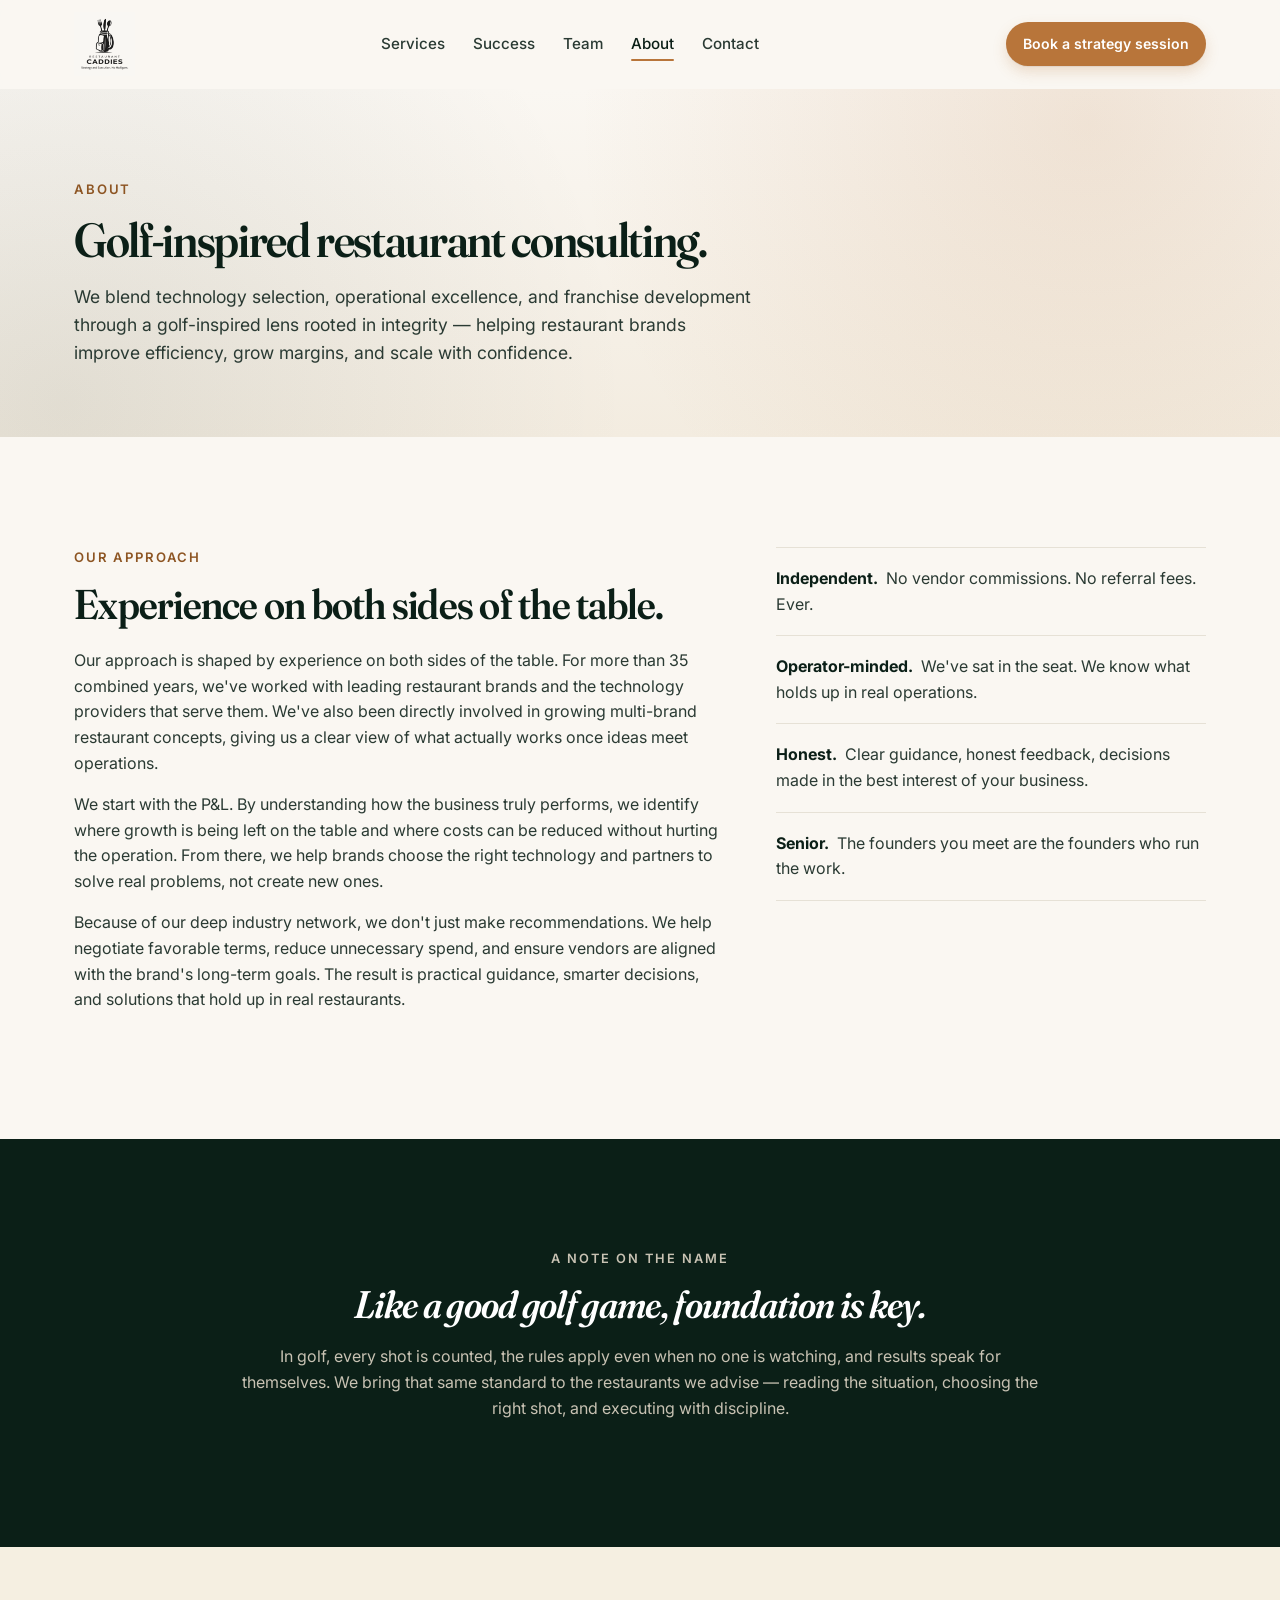
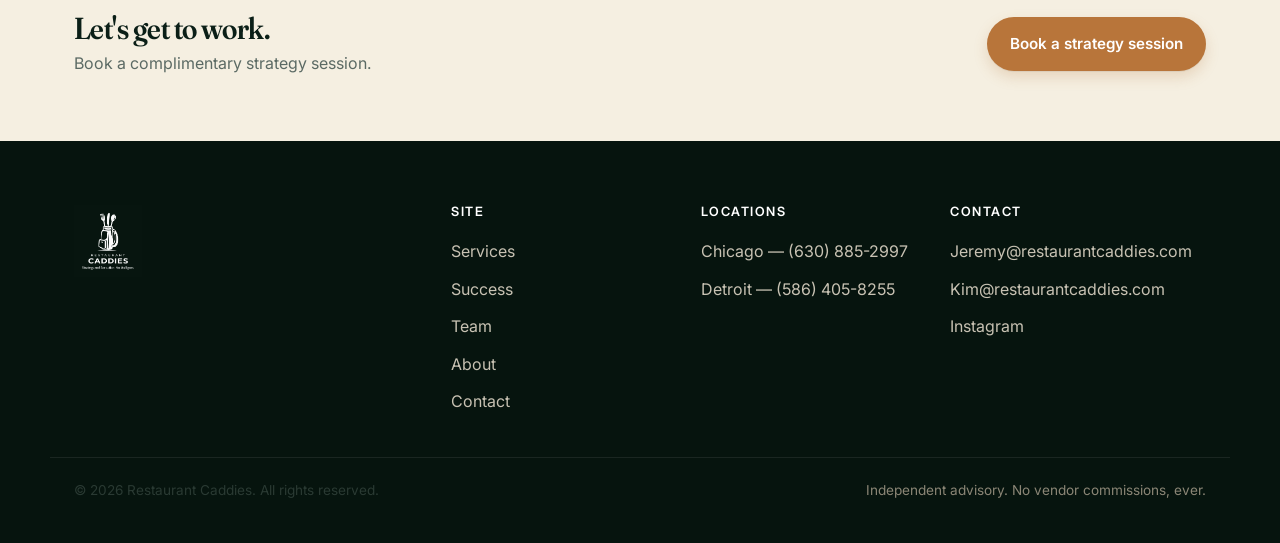
==== commit dbd5ffe1: "Unify brand: logo in all footers, refreshed favicon and OG, Google in credibility strip Eliminates t" ====
--- a/about.html
+++ b/about.html
@@ -132,15 +132,8 @@
     <div class="container footer-inner">
       <div>
         <a href="index.html" class="brand">
-          <svg class="brand-mark" width="30" height="30" viewBox="0 0 40 40" aria-hidden="true">
-            <circle cx="20" cy="20" r="19" fill="none" stroke="currentColor" stroke-width="1.5"/>
-            <circle cx="20" cy="14" r="2.2" fill="currentColor"/>
-            <path d="M20 16.5 L20 30" stroke="currentColor" stroke-width="1.6" stroke-linecap="round"/>
-            <path d="M14 30 L26 30" stroke="currentColor" stroke-width="1.6" stroke-linecap="round"/>
-          </svg>
-          <span class="brand-name">Restaurant <span class="brand-accent">Caddies</span></span>
+          <img src="assets/logo.jpg" alt="Restaurant Caddies" class="brand-logo brand-logo--footer" />
         </a>
-        <p class="footer-tag">Strategy and execution. No mulligans.</p>
       </div>
       <nav aria-label="Footer">
         <h5>Site</h5>
--- a/styles.css
+++ b/styles.css
@@ -179,6 +179,14 @@
 }
 @media (max-width: 720px) {
   .brand-logo { height: 52px; }
+}
+
+/* Footer-specific size variant — slightly smaller than the header */
+.brand-logo--footer {
+  height: 72px;
+}
+@media (max-width: 720px) {
+  .brand-logo--footer { height: 60px; }
 }
 
 /* Footer/dark contexts: invert to white-on-dark and use screen blend so the
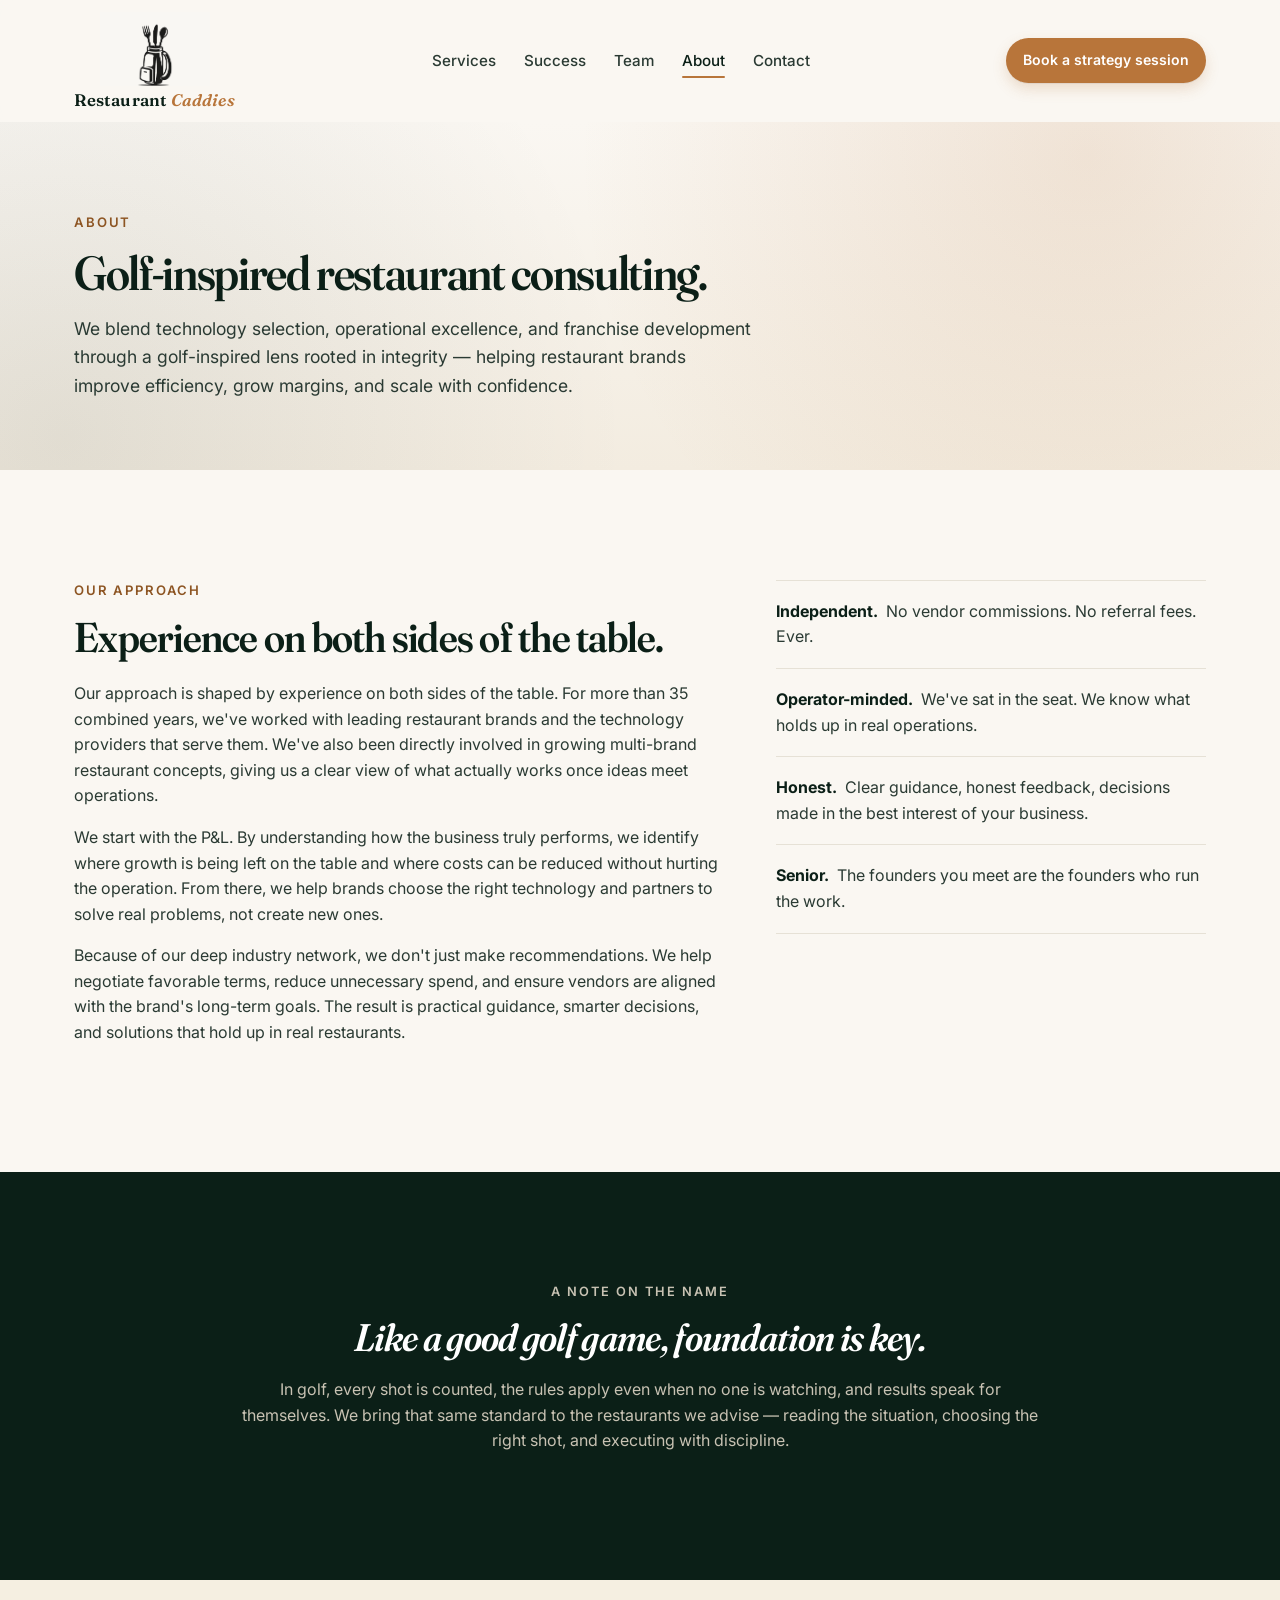
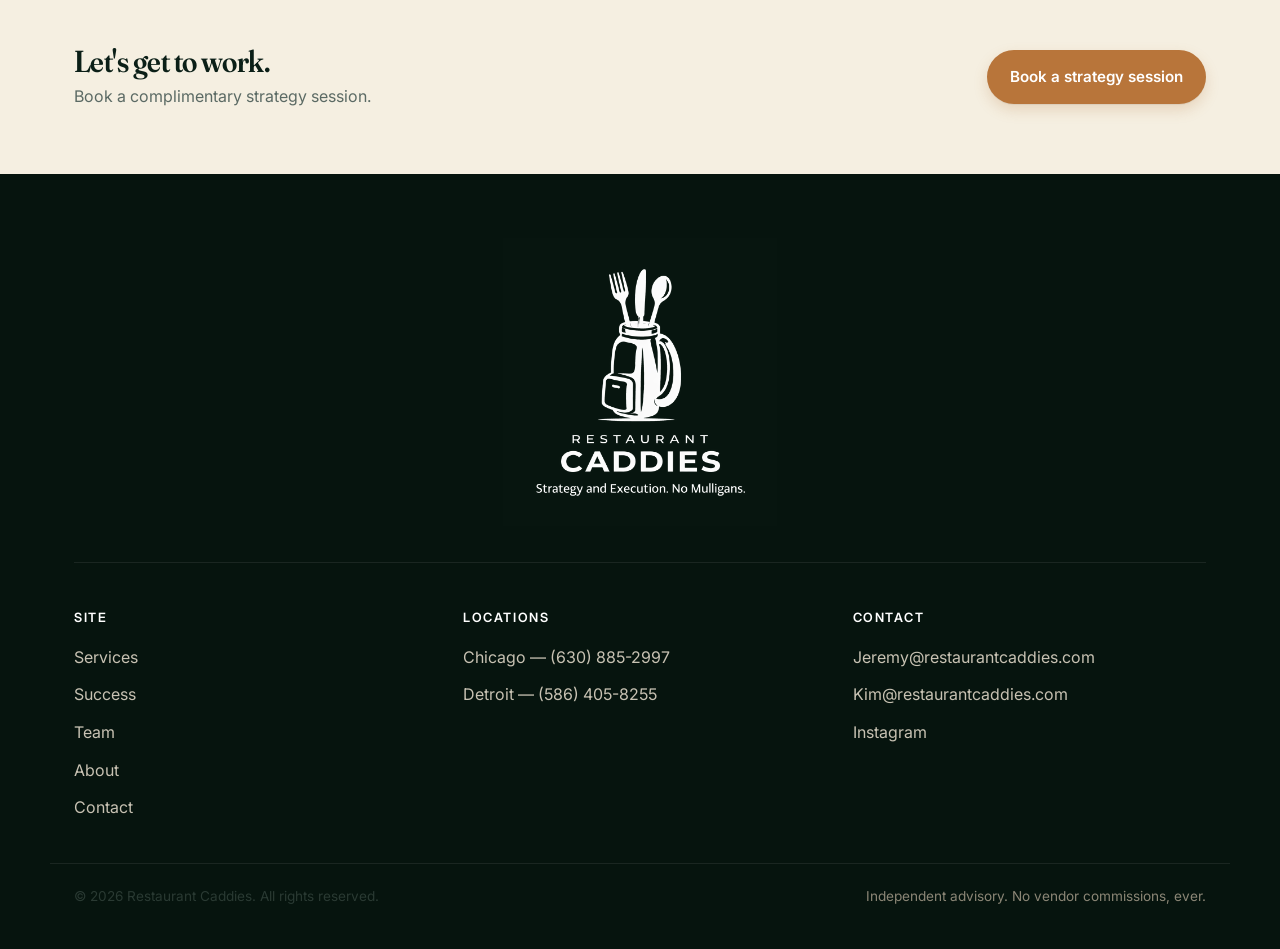
==== commit aa22525d: "Header: show only the bag icon (cropped from logo) with serif wordmark below Replaces the full compo" ====
--- a/about.html
+++ b/about.html
@@ -28,8 +28,11 @@
 
   <header class="site-header" id="top">
     <div class="container header-inner">
-      <a href="index.html" class="brand" aria-label="Restaurant Caddies home">
-        <img src="assets/logo.jpg" alt="Restaurant Caddies" class="brand-logo" />
+      <a href="index.html" class="brand brand-stacked" aria-label="Restaurant Caddies home">
+        <span class="brand-icon-wrap" aria-hidden="true">
+          <img src="assets/logo.jpg" alt="" class="brand-logo brand-logo--icon" />
+        </span>
+        <span class="brand-name">Restaurant <span class="brand-accent">Caddies</span></span>
       </a>
       <nav class="primary-nav" aria-label="Primary">
         <ul>
--- a/styles.css
+++ b/styles.css
@@ -181,12 +181,49 @@
   .brand-logo { height: 52px; }
 }
 
-/* Footer-specific size variant — slightly smaller than the header */
+/* Stacked-brand layout: in the header, show only the bag icon (cropped from
+   the top of the logo JPG) with "Restaurant Caddies" wordmark below. */
+.site-header .brand,
+.brand-stacked {
+  flex-direction: column;
+  align-items: center;
+  gap: 6px;
+}
+.brand-icon-wrap {
+  display: block;
+  width: 110px;
+  height: 74px;       /* visible portion = the bag icon only */
+  overflow: hidden;
+  line-height: 0;
+  flex-shrink: 0;
+}
+.brand-icon-wrap .brand-logo--icon {
+  display: block;
+  height: auto;
+  width: 110px;       /* renders ~116px tall (logo aspect 1:1.053);
+                         bottom ~36% containing wordmark + tagline is clipped */
+  margin: 0;
+  mix-blend-mode: multiply;
+}
+.site-header .brand-name {
+  font-size: 1.05rem;
+  letter-spacing: 0.005em;
+  line-height: 1;
+}
+
+@media (max-width: 720px) {
+  .brand-icon-wrap { width: 90px; height: 60px; }
+  .brand-icon-wrap .brand-logo--icon { width: 90px; }
+  .site-header .brand-name { font-size: 0.95rem; }
+}
+
+/* Footer-specific size variant — large brand presence in the footer */
 .brand-logo--footer {
-  height: 72px;
+  height: 288px;
+  max-width: 100%;
 }
 @media (max-width: 720px) {
-  .brand-logo--footer { height: 60px; }
+  .brand-logo--footer { height: 240px; }
 }
 
 /* Footer/dark contexts: invert to white-on-dark and use screen blend so the
@@ -619,10 +656,23 @@
 }
 .footer-inner {
   display: grid;
-  grid-template-columns: 1.6fr 1fr 1fr 1.2fr;
+  grid-template-columns: repeat(3, 1fr);
   gap: 36px;
   padding-bottom: 36px;
   border-bottom: 1px solid rgba(255,255,255,0.08);
+}
+/* Brand block spans the full width as the footer's hero element */
+.footer-inner > :first-child {
+  grid-column: 1 / -1;
+  display: flex;
+  justify-content: center;
+  align-items: center;
+  padding-bottom: 36px;
+  margin-bottom: 12px;
+  border-bottom: 1px solid rgba(255,255,255,0.08);
+}
+.footer-inner > :first-child .brand {
+  justify-content: center;
 }
 .site-footer .brand { color: #fff; }
 .site-footer .brand-mark { color: var(--c-accent); }
